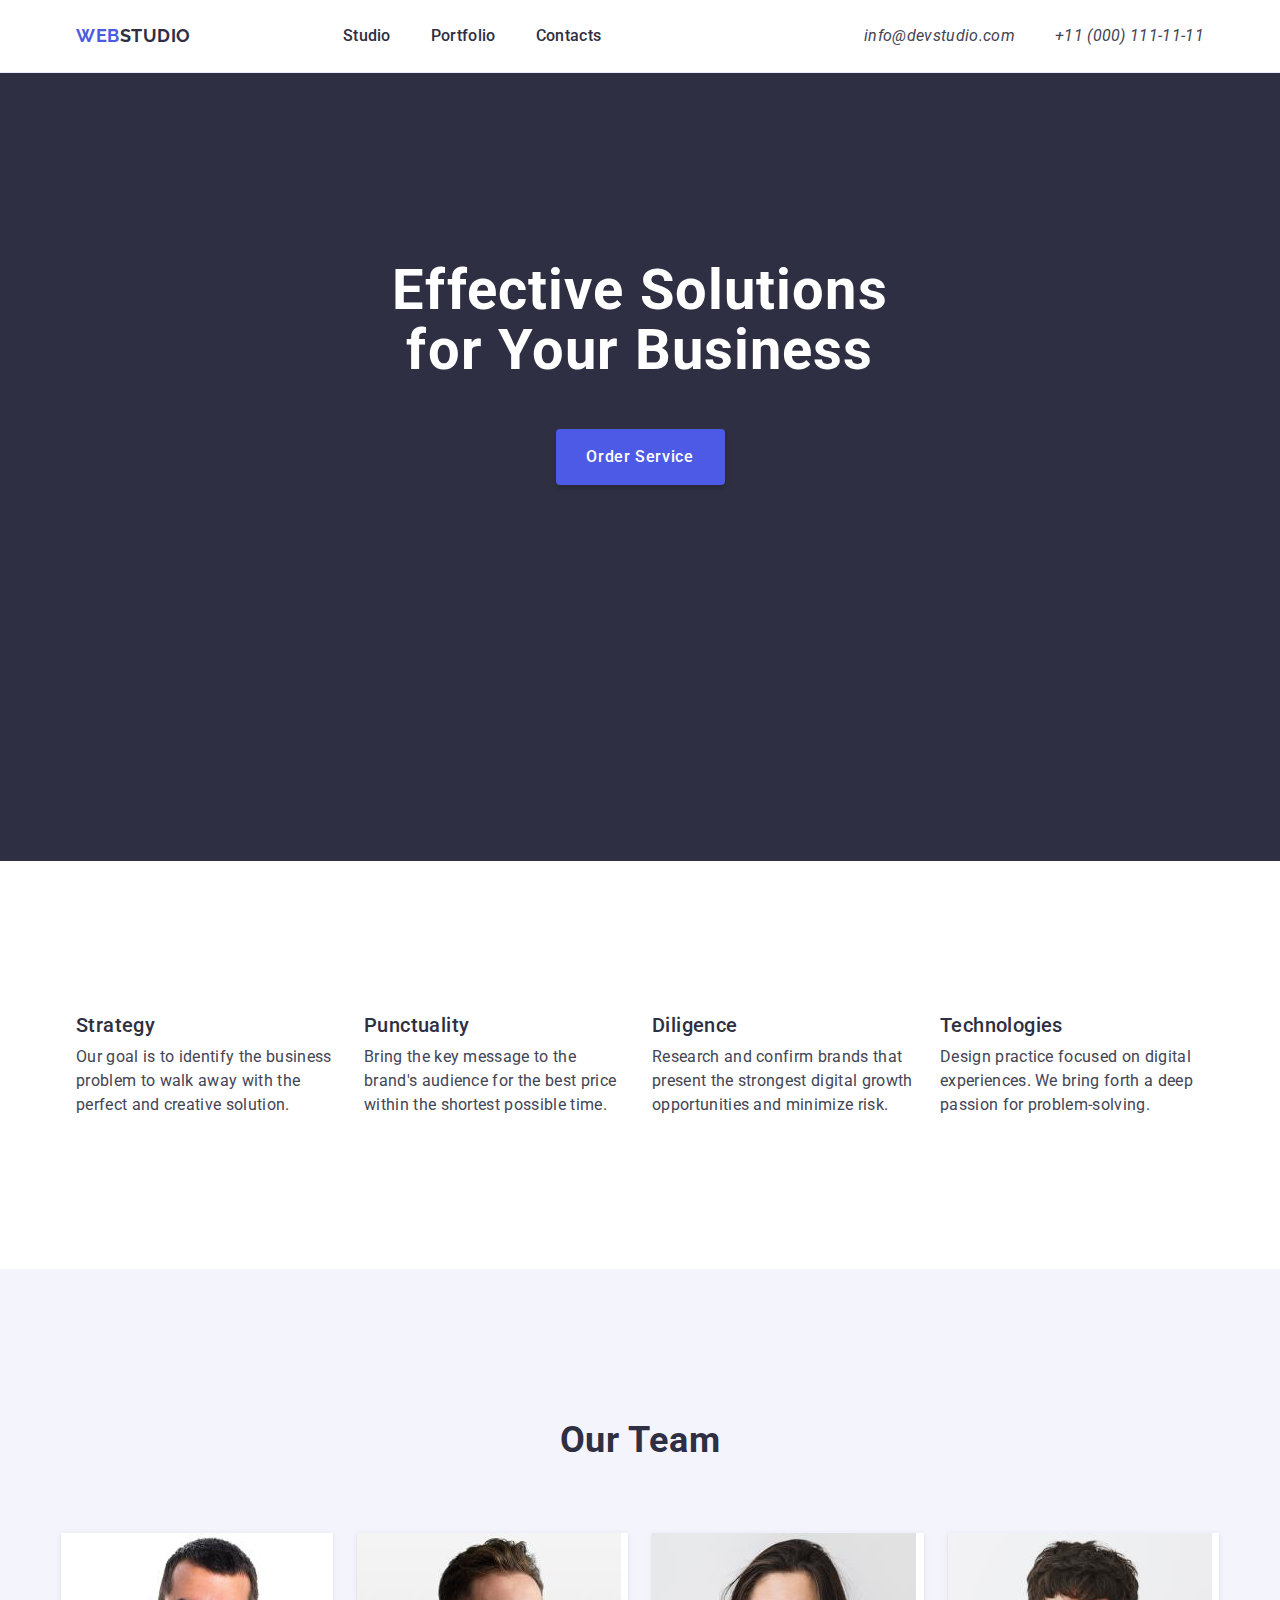
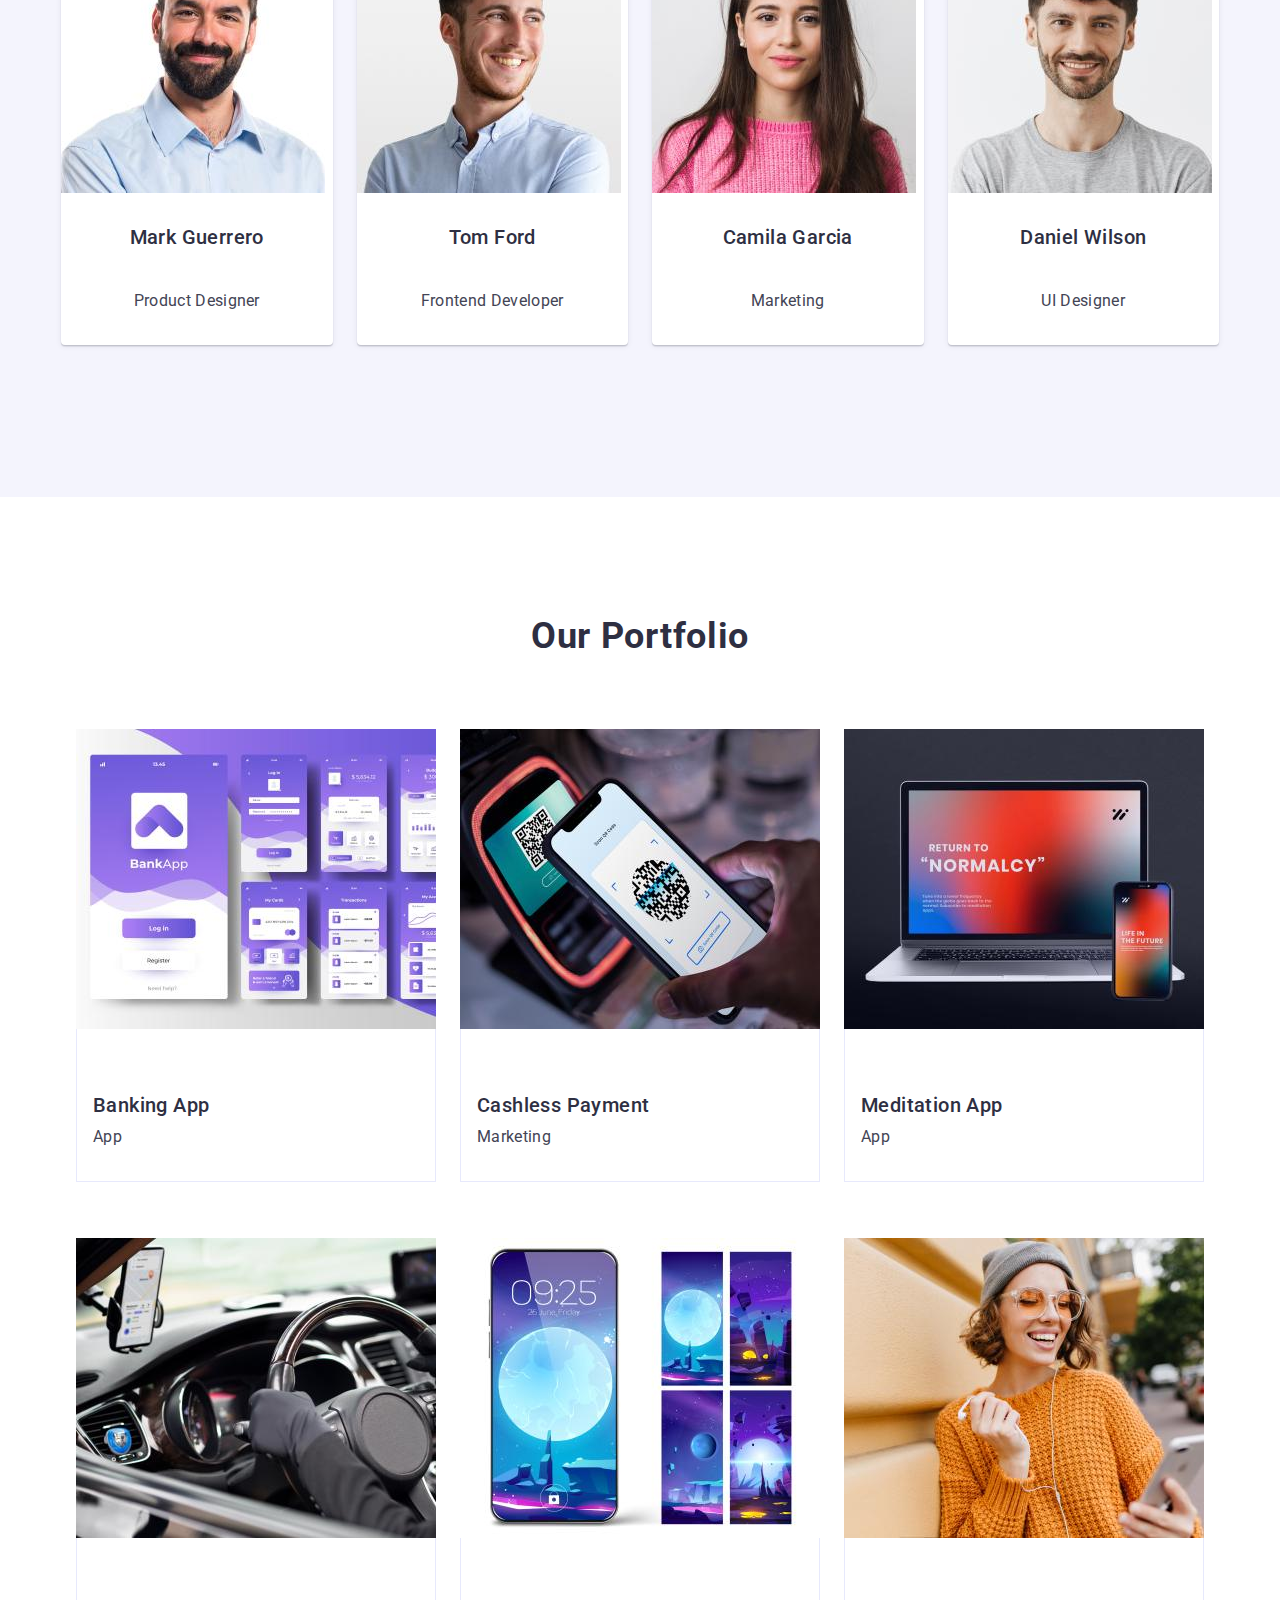
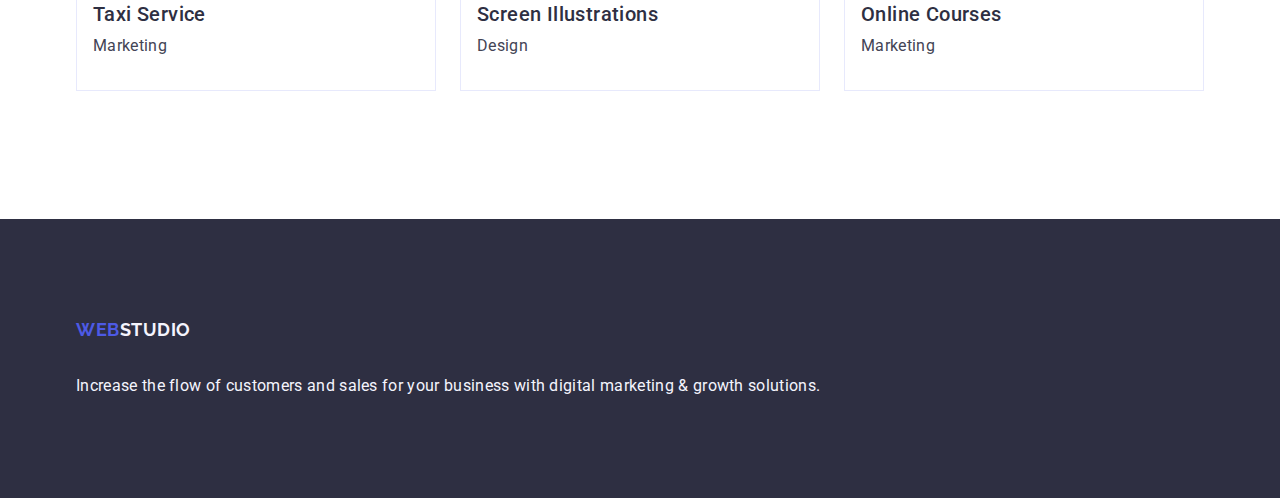
==== index.html @ fe509288 "f" ====
<!DOCTYPE html>
<html lang="en">
  <head>
    <meta charset="UTF-8" />
    <meta name="viewport" content="width=device-width, initial-scale=1.0" />
    <title>Web Studio</title>
    <link rel="preconnect" href="https://fonts.googleapis.com" />
    <link rel="preconnect" href="https://fonts.gstatic.com" crossorigin />
    <link
      href="https://fonts.googleapis.com/css2?family=Raleway:wght@700&family=Roboto:wght@400;500;700&display=swap"
      rel="stylesheet"
    />
    <link
      rel="stylesheet"
      href="https://cdnjs.cloudflare.com/ajax/libs/modern-normalize/2.0.0/modern-normalize.min.css"
    />
    <link rel="stylesheet" href="css/styles.css" />
  </head>
  <body class="body">
    <header class="menu">
      <div class="container header-div">
        <nav class="nav">
          <a class="logo" href="./index.html"
            >Web<span class="top-logo">Studio</span></a
          >
          <ul class="link-list">
            <li><a class="navlink" href="./index.html">Studio</a></li>
            <li><a class="navlink" href="">Portfolio</a></li>
            <li><a class="navlink" href="">Contacts</a></li>
          </ul>
        </nav>
        <address class="address">
          <ul class="address-list">
            <li>
              <a class="address-link" href="mailto:info@devstudio.com"
                >info@devstudio.com</a
              >
            </li>
            <li>
              <a class="address-link" href="tel:+110001111111"
                >+11 (000) 111-11-11</a
              >
            </li>
          </ul>
        </address>
      </div>
    </header>
    <main>
      <section class="hero-color">
        <div class="container">
          <h1 class="main-title">Effective Solutions for Your Business</h1>
          <button class="button" type="button">Order Service</button>
        </div>
      </section>
      <section class="descr-section">
        <div class="container">
          <h2 class="visually-hidden">Description</h2>
          <ul class="flex-smalltitles">
            <li class="descrlist">
              <h3 class="small-titles descrlist">Strategy</h3>
              <p class="text">
                Our goal is to identify the business problem to walk away with
                the perfect and creative solution.
              </p>
            </li>
            <li class="descrlist">
              <h3 class="small-titles descrlist">Punctuality</h3>
              <p class="text">
                Bring the key message to the brand's audience for the best price
                within the shortest possible time.
              </p>
            </li>
            <li class="descrlist">
              <h3 class="small-titles descrlist">Diligence</h3>
              <p class="text">
                Research and confirm brands that present the strongest digital
                growth opportunities and minimize risk.
              </p>
            </li>
            <li class="descrlist">
              <h3 class="small-titles descrlist">Technologies</h3>
              <p class="text">
                Design practice focused on digital experiences. We bring forth a
                deep passion for problem-solving.
              </p>
            </li>
          </ul>
        </div>
      </section>

      <section class="team-section" id="team">
        <div class="container">
          <h2 class="team-section-title">Our Team</h2>
          <ul class="team-list">
            <li class="team-list-item">
              <img
                src="./images/img-3.jpg"
                alt="Mark Guerrero"
                width="264"
                height="260"
              />
              <div class="team-name-position">
                <h3 class="team-list-item-name">Mark Guerrero</h3>
                <p class="team-list-item-text">Product Designer</p>
              </div>
            </li>

            <li class="team-list-item">
              <img
                src="./images/img-2.jpg"
                alt="Tom Ford"
                width="264"
                height="260"
              />
              <div class="team-name-position">
                <h3 class="team-list-item-name">Tom Ford</h3>
                <p class="team-list-item-text">Frontend Developer</p>
              </div>
            </li>

            <li class="team-list-item">
              <img
                src="./images/img-1.jpg"
                alt="Camila Garcia"
                width="264"
                height="260"
              />
              <div class="team-name-position">
                <h3 class="team-list-item-name">Camila Garcia</h3>
                <p class="team-list-item-text">Marketing</p>
              </div>
            </li>

            <li class="team-list-item">
              <img
                src="./images/img.jpg"
                alt="Daniel Wilson"
                width="264"
                height="260"
              />
              <div class="team-name-position">
                <h3 class="team-list-item-name">Daniel Wilson</h3>
                <p class="team-list-item-text">UI Designer</p>
              </div>
            </li>
          </ul>
        </div>
      </section>
      <section class="portfolio-section" id="portfolio">
        <div class="container">
          <h2 class="portfolio-section-title">Our Portfolio</h2>
          <ul class="portflio-list">
            <li class="portflio-list-item">
              <img
                class="portfolio-image"
                src="./images/2img5.jpg"
                alt="Banking application design"
                width="360"
                height="300"
              />
              <div class="porflio-products">
                <h3 class="portflio-list-item-name">Banking App</h3>
                <p class="portflio-list-item-text">App</p>
              </div>
            </li>

            <li class="portflio-list-item">
              <img
                class="portfolio-image"
                src="./images/2img4.jpg"
                alt="A phone that reads the QR code during payment"
                width="360"
                height="300"
              />
              <div class="porflio-products">
                <h3 class="portflio-list-item-name">Cashless Payment</h3>
                <p class="portflio-list-item-text">Marketing</p>
              </div>
            </li>

            <li class="portflio-list-item">
              <img
                class="portfolio-image"
                src="./images/2img3.jpg"
                alt="Meditation app design"
                width="360"
                height="300"
              />
              <div class="porflio-products">
                <h3 class="portflio-list-item-name">Meditation App</h3>
                <p class="portflio-list-item-text">App</p>
              </div>
            </li>

            <li class="portflio-list-item">
              <img
                class="portfolio-image"
                src="./images/2img2.jpg"
                alt="Steering wheel and next to it GPS-navigation"
                width="360"
                height="300"
              />
              <div class="porflio-products">
                <h3 class="portflio-list-item-name">Taxi Service</h3>
                <p class="portflio-list-item-text">Marketing</p>
              </div>
            </li>

            <li class="portflio-list-item">
              <img
                class="portfolio-image"
                src="./images/2img1.jpg"
                alt="Screen illustrations in the phone"
                width="360"
                height="300"
              />
              <div class="porflio-products">
                <h3 class="portflio-list-item-name">Screen Illustrations</h3>
                <p class="portflio-list-item-text">Design</p>
              </div>
            </li>

            <li class="portflio-list-item">
              <img
                class="portfolio-image"
                src="./images/2img.jpg"
                alt="Smiling woman with earphones, watching something on her phone"
                width="360"
                height="300"
              />
              <div class="porflio-products">
                <h3 class="portflio-list-item-name">Online Courses</h3>
                <p class="portflio-list-item-text">Marketing</p>
              </div>
            </li>
          </ul>
        </div>
      </section>
    </main>
    <footer class="footer-color">
      <div class="container">
        <a class="logo" href="./index.html"
          >Web<span class="footer-logo">Studio</span></a
        >
        <p class="footer-text">
          Increase the flow of customers and sales for your business with
          digital marketing & growth solutions.
        </p>
      </div>
    </footer>
  </body>
</html>
---- css/styles.css ----
ul,
ol {
  list-style: none;
  margin-top: 0;
  margin-bottom: 0;
  padding-left: 0;
}
a {
  text-decoration: none;
}
h1,
h2,
h3,
h4,
h5,
h6,
p {
  margin-top: 0;
  margin-bottom: 0;
}
img {
    display: block;
    max-width: 100%;
    height: auto;
}
.visually-hidden {
    position: absolute;
    width: 1px;
    height: 1px;
    margin: -1px;
    border: 0;
    padding: 0;

    white-space: nowrap;
    clip-path: inset(100%);
    clip: rect(0 0 0 0);
    overflow: hidden;
}
.container {
    max-width: 1158px;
    margin: 0 auto;
    padding: 0 15px;
}
body {
  font-family: "Roboto", sans-serif;
  color: #434455;
  background-color: #ffffff;
  font-size: 14px;
  font-weight: 500;
  line-height: 140%; /* 19.6px */
}
.address-link {
  display: flex;
  color: var(--SLATE, #434455);
  font-size: 16px;
  font-weight: 400;
  line-height: 1.5em; /* 150% */
  letter-spacing: 0.02em;
}
.address-link:hover,
.address-link:focus {
  color: #404bbf;
}
.main-title {
 width: 496px;
    color: #FFFFFF;
    text-align: center;
    font-family: Roboto, sans-serif;
    font-size: 56px;
    font-weight: 700;
    line-height: 1.07;
    letter-spacing: 0.02em;
    max-width: 496px;
    margin: 0 auto;
}
.main-title {
  color: #ffffff;
  font-size: 56px;
  font-weight: 700;
  align-items: stretch;
  width: 496px;
  margin-left: auto;
  margin-right: auto;
  height: 120px;
  line-height: 1.07em; /* 107.143% */
  letter-spacing: 0.02em;
}
.descr-title {
  color: rgba(0%, 0%, 0%, 0%);
}

.footer-logo {
  color: #f4f4fd;
  font-family: Raleway, sans-serif;
  font-size: 18px;
  font-weight: 700;
  line-height: 1.16em; /* 116.667% */
  letter-spacing: 0.03em;
  text-transform: uppercase;
}
.top-logo {
  color: #2e2f42;
  font-family: Raleway, sans-serif;
  font-size: 18px;
  font-weight: 700;
  line-height: 1.16em; /* 116.667% */
  letter-spacing: 0.03em;
  text-transform: uppercase;
}
.navlink {
  font-size: 16px;
  font-weight: 500;
  line-height: 1.5em; /* 150% */
  letter-spacing: 0.02em;
  color: #2e2f42;
}
.navlink {
   padding: 120px 0;
}
.navlink:hover,
.navlink:focus {
  color: #404bbf;
}
.address-link {
  display: flex;
  font-size: 16px;
  font-weight: 400;
  line-height: 1.5em; /* 150% */
  letter-spacing: 0.02em;
}
.hero-color {
  background: #2E2F42;
  padding-top: 188px;
  padding-bottom: 188px;
  flex-shrink: 0; 
  
}
.button {
  font-family: "Roboto", sans-serif;
  font-weight: 500;
  font-size: 16px;
  line-height: 1.5;
  display: block;
  border-radius: 4px;
  align-items: center;
  justify-content: center;
  min-width: 169px;
  margin-top: 48px;
  margin-bottom: 188px;
  box-shadow: 0px 4px 4px 0px rgba(0, 0, 0, 0.15);
  width: 169px;
  height: 56px;
  margin-right: auto;
  margin-left: auto;
  margin-top: 48px;
  border: none;
  letter-spacing: 0.04em;
  cursor: pointer;
  color: #ffffff;
  background-color: #4d5ae5;
}
.button:hover,
.button:focus {
  color: #ffffff;
  background-color: #404bbf;
}
.link-list a {
padding-top: 24px;
padding-bottom: 24px;
}
.small-titles {
  font-size: 20px;
  font-weight: 500;
  line-height: 1.2em; /* 120% */
  letter-spacing: 0.02em;
  color: #2e2f42;
  flex-shrink: 0;
  margin-bottom: 8px;
  margin-top: 32px;
}
.text {
  color: #434455;
  font-size: 16px;
  font-weight: 400;
  line-height: 1.5em; /* 150% */
  letter-spacing: 0.02em;
  margin-bottom: 32px;
  margin-top: 8px;
}
.logo {
    color: var(--IRIS, #4D5AE5);
    font-family: Raleway;
    font-size: 18px;
    font-weight: 700;
    line-height: 21px; /* 116.667% */
    letter-spacing: 0.54px;
    padding-right: 76px;
    text-transform: uppercase;
    display: block;
}
.footer-text {
  color: #f4f4fd;
  font-size: 16px;
  font-weight: 400;
  line-height: 1.5em; /* 150% */
  letter-spacing: 0.02em;
  margin-top: 17.5px;
  w264
}

.footer-color {
  background-color: #2e2f42;
  padding: 100px 0 100px;

}

.pic-color {
  background-color: #ffffff;
  display: flex;
  flex-direction: column;
  align-items: center;
  width: calc((100% - 3 * 24px) / 4)
  border-radius: 0px 0px 4px 4px;
  box-shadow: 0px 2px 1px 0px rgba(46, 47, 66, 0.08),
    0px 1px 1px 0px rgba(46, 47, 66, 0.16),
    0px 1px 6px 0px rgba(46, 47, 66, 0.08);

}

.nav {
  display: flex;
  align-items: center;
  
}
.nav .link-list {
  display: flex;
  align-items: center;
  gap: 40px;
  
}
.header-div {
  display: flex;
  justify-content: space-between;
  padding-top: 0;
  padding-bottom: 0;
}
.nav .logo {
  align-items: center;
  margin-right: 76px;
  display: inline-block
}
.address-list {
  display: flex;
  align-items: center;
  gap: 40px;
}
.menu {
border-bottom: 1px solid #e7e9fc;
 padding: 24px 0;
}
.header-div {
    display: flex;
    justify-content: space-between;
    align-items: center;
}
.flex-smalltitles {
  display: flex;
  gap: 24px;
}

.descr-section {
  padding: 120px 0 ;
}
.visually-hidden {
    position: absolute;
    width: 1px;
    height: 1px;
    margin: -1px;
    border: 0;
    padding: 0;
}

.porflio-products {
  padding: 32px 16px;
  margin-bottom: 8px;
  border: 1px solid #e7e9fc;
  border-top: none; 
}
.footer-color .container a {
  margin-bottom: 16px;
  display: inline-block;
}

.nav-link {
  padding: 0 15px;
  
}
.portfolio-section {
    background-color: #FFFFFF;
    padding: 120px 0 120px 0;
}

.portfolio-section-title {
    color: #2E2F42;
    text-align: center;
    font-family: Roboto, sans-serif;
    font-size: 36px;
    font-weight: 700;
    line-height: 1.11;
    letter-spacing: 0.02em;
    text-transform: capitalize;
    margin-bottom: 72px;

}

.portflio-list {
    display: flex;
    flex-wrap: wrap;
    row-gap: 48px;
    column-gap: 24px;
    margin-left: auto;
    margin-right: auto;

}

.portflio-list-item {
    background-color: #FFFFFF;
    width: calc((100% - 48px) /3);
}

.porflio-products {
    padding: 32px 16px;
    border: 1px solid #e7e9fc;
    border-top: none;
}

.portflio-list-item-name {
    color: #2E2F42;
    font-family: Roboto, sans-serif;
    font-size: 20px;
    font-weight: 500;
    line-height: 1.2;
    letter-spacing: 0.02em;
    margin-top: 32px;
    margin-bottom: 8px;
}

.portflio-list-item-text {
    color: #434455;
    font-family: Roboto, sans-serif;
    font-size: 16px;
    font-weight: 400;
    line-height: 1.5;
    letter-spacing: 0.02em;
}

.team-section {
    background-color: #F4F4FD;
    padding: 120px 0;
    flex-shrink: 0;
}

.team-section-title {
    color: #2E2F42;
    text-align: center;
    font-family: Roboto, sans-serif;
    font-size: 36px;
    font-weight: 700;
    line-height: 1.11;
    letter-spacing: 0.02em;
    text-transform: capitalize;
    margin-bottom: 72px;
    margin-left: 480px;
    margin-right: 480px;
}

.team-list {
    display: flex;
    justify-content: space-between;
    padding: 0;
    list-style: none;
}

.team-list-item {
    flex-basis: calc((100% - 3 * 24px) / 4);
    background-color: #FFFFFF;
    border-radius: 0px 0px 4px 4px;
    background: var(--WHITE, #FFF);
    box-shadow: 0px 2px 1px 0px rgba(46, 47, 66, 0.08), 0px 1px 1px 0px rgba(46, 47, 66, 0.16), 0px 1px 6px 0px rgba(46, 47, 66, 0.08);
    margin-right: 24px;
}

.team-list-item:last-child {
    margin-right: 0;
}

.team-list-item-name {
    color: #2E2F42;
    font-family: Roboto, sans-serif;
    font-size: 20px;
    font-weight: 500;
    line-height: 1.2;
    letter-spacing: 0.02em;
    margin-top: 32px;
    text-align: center;
    margin-bottom: 8px;

}

.team-list-item-text {
    color: #434455;
    text-align: center;
    font-family: Roboto;
    font-size: 16px;
    font-weight: 400;
    line-height: 1.5;
    letter-spacing: 0.02em;
    padding-bottom: 32px;
    padding-top: 32px;
  
}
.team-section .container {
    padding: 32px 0 32px;
}
.descrli {
  width: calc((100% - 72px) / 4);
}
.descrlist {
  width: calc((100% - 72px) / 4);
}
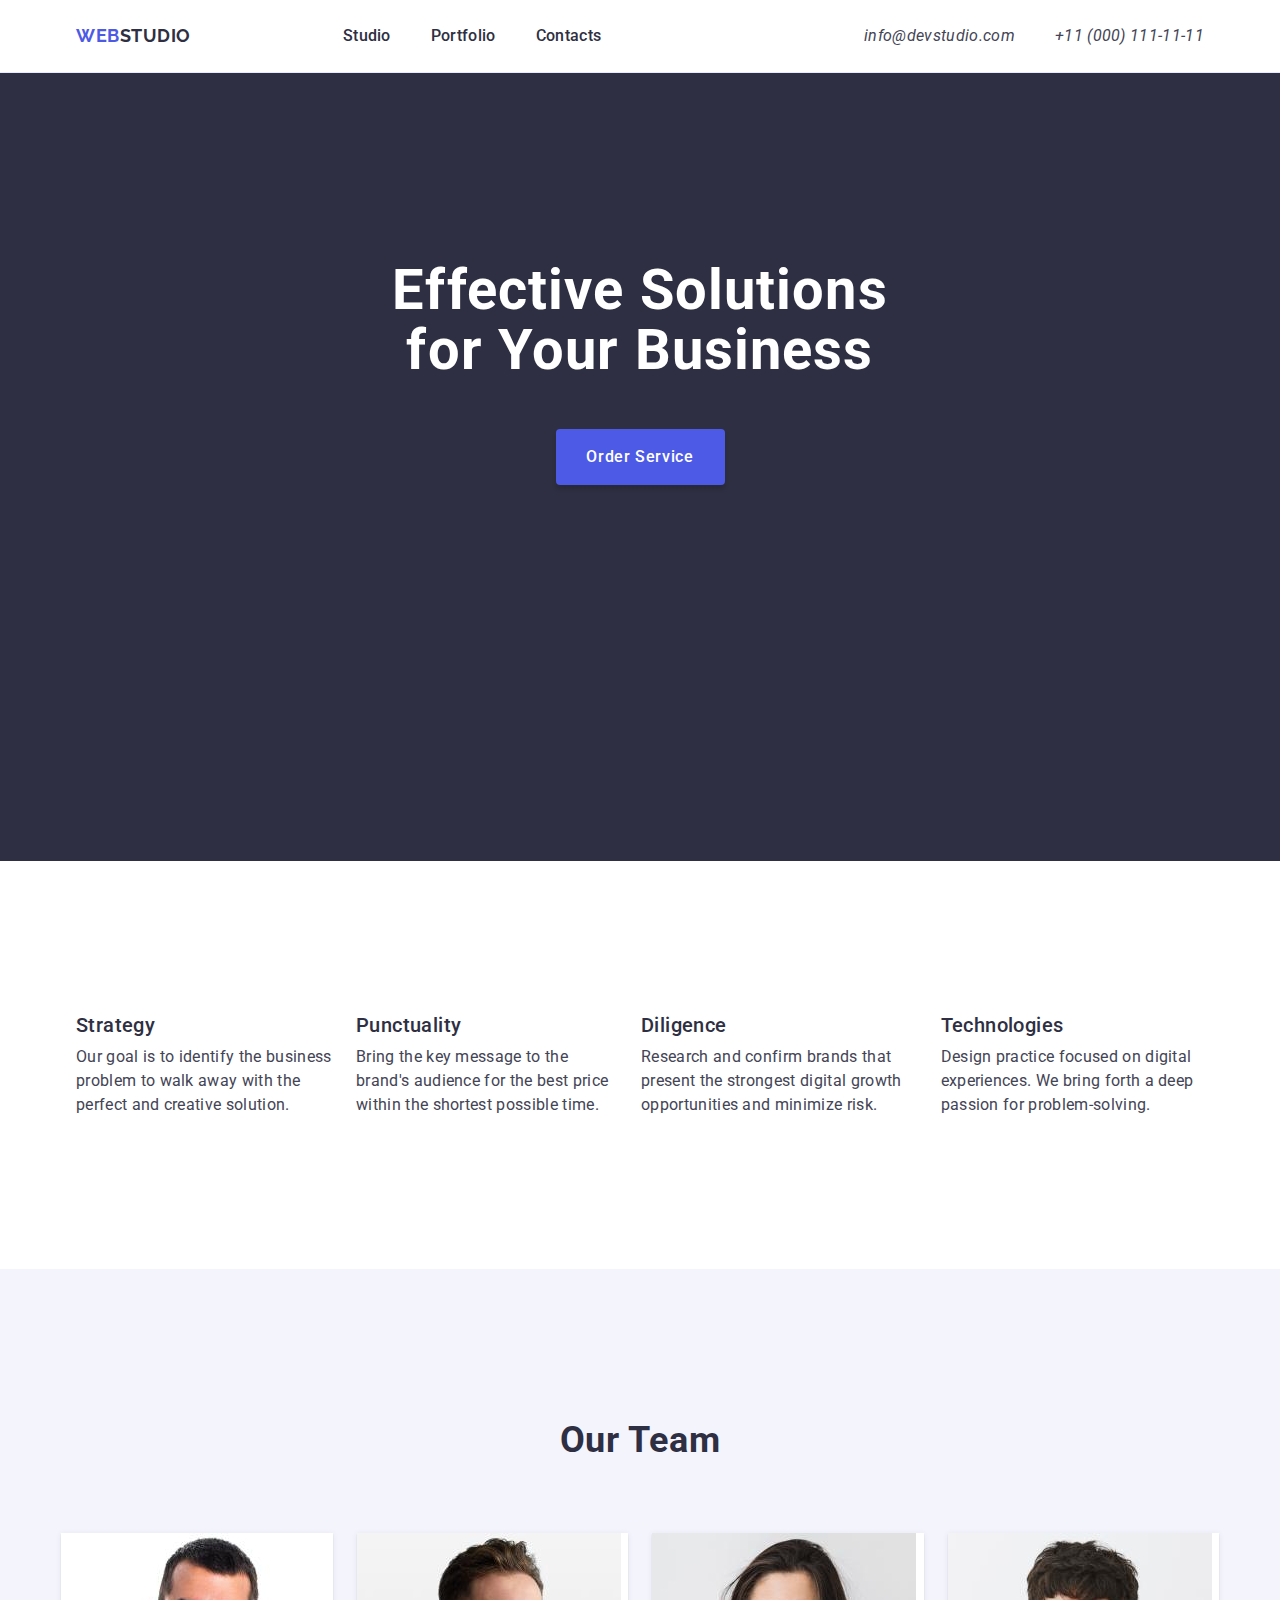
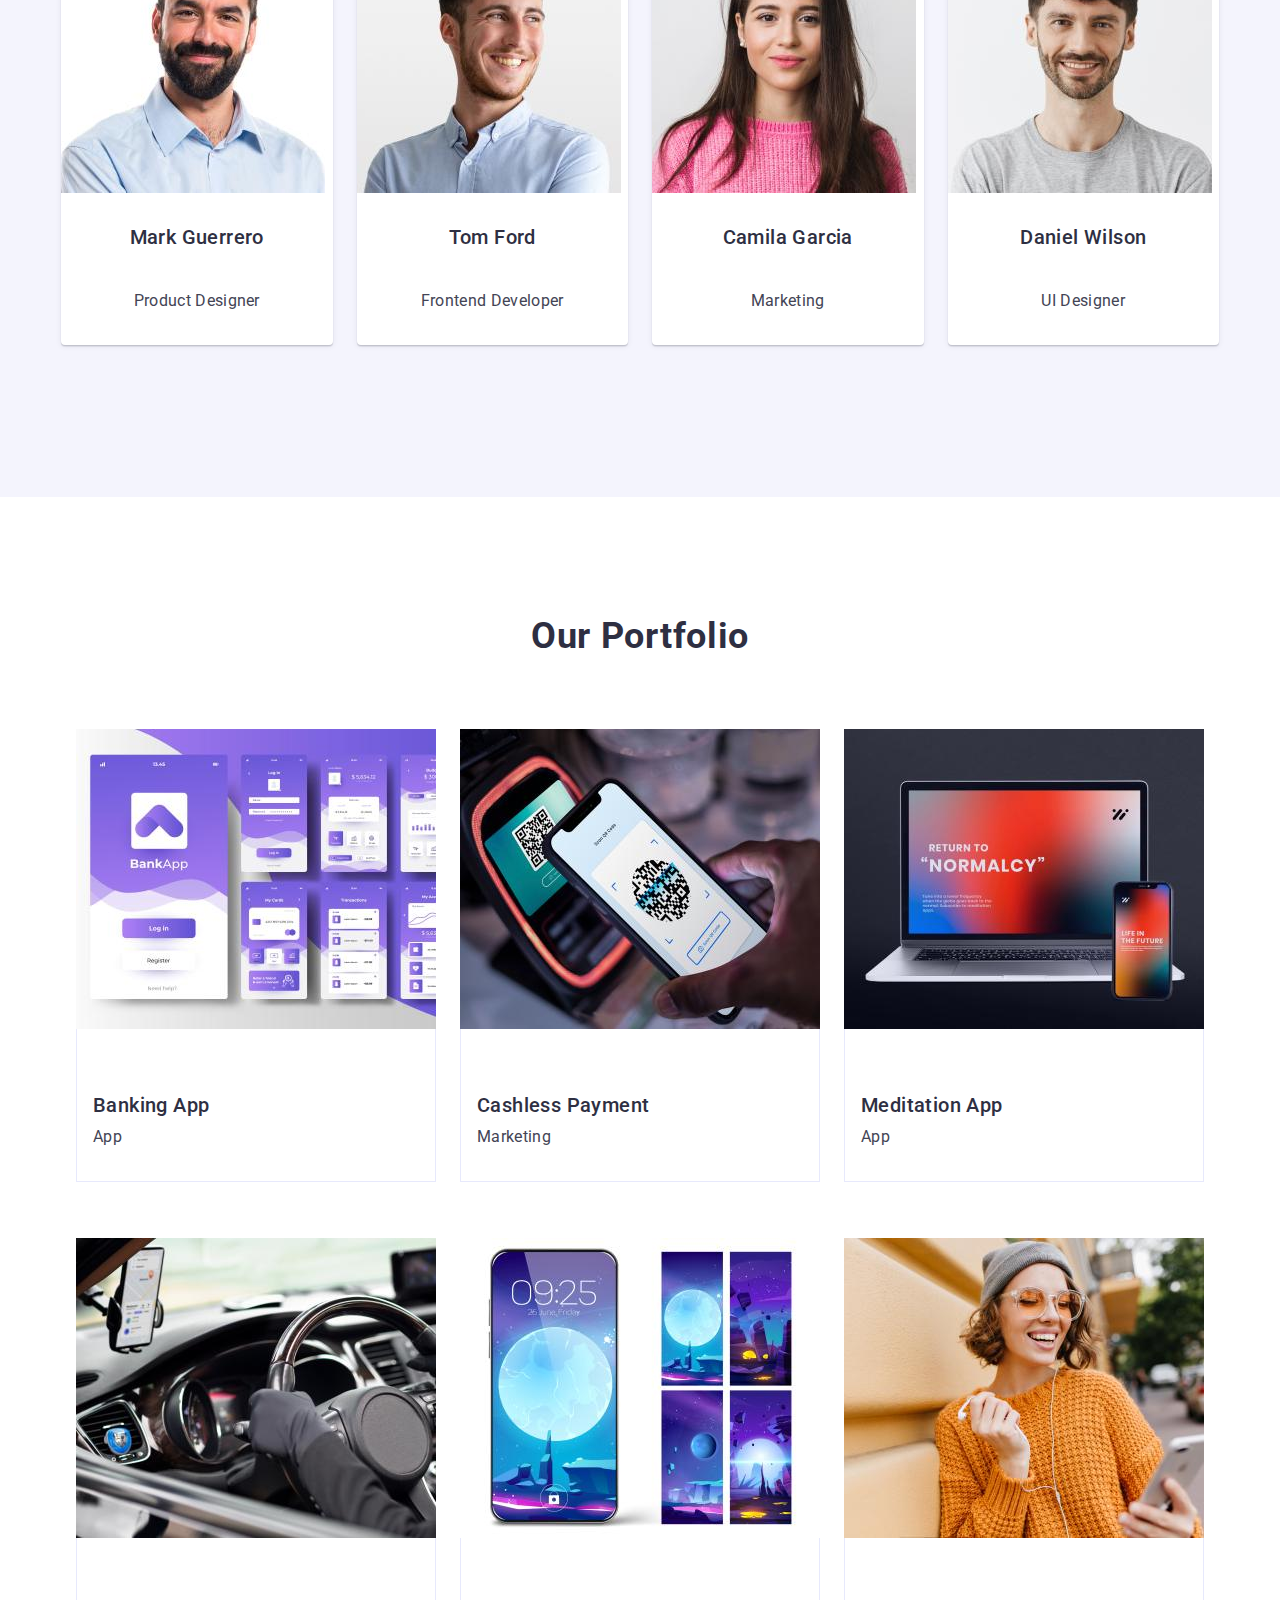
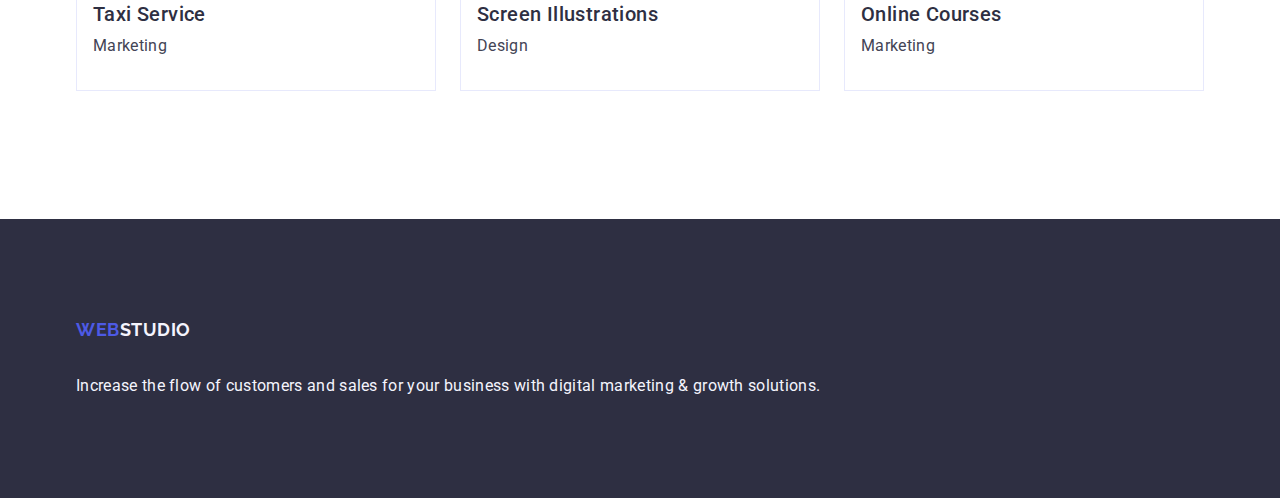
==== commit 2f5e89e1: "f" ====
--- a/index.html
+++ b/index.html
@@ -56,29 +56,29 @@
         <div class="container">
           <h2 class="visually-hidden">Description</h2>
           <ul class="flex-smalltitles">
-            <li class="descrlist">
-              <h3 class="small-titles descrlist">Strategy</h3>
+            <li>
+              <h3 class="small-titles descr-list">Strategy</h3>
               <p class="text">
                 Our goal is to identify the business problem to walk away with
                 the perfect and creative solution.
               </p>
             </li>
-            <li class="descrlist">
-              <h3 class="small-titles descrlist">Punctuality</h3>
+            <li>
+              <h3 class="small-titles descr-list">Punctuality</h3>
               <p class="text">
                 Bring the key message to the brand's audience for the best price
                 within the shortest possible time.
               </p>
             </li>
-            <li class="descrlist">
-              <h3 class="small-titles descrlist">Diligence</h3>
+            <li>
+              <h3 class="small-titles descr-list">Diligence</h3>
               <p class="text">
                 Research and confirm brands that present the strongest digital
                 growth opportunities and minimize risk.
               </p>
             </li>
-            <li class="descrlist">
-              <h3 class="small-titles descrlist">Technologies</h3>
+            <li>
+              <h3 class="small-titles descr-list">Technologies</h3>
               <p class="text">
                 Design practice focused on digital experiences. We bring forth a
                 deep passion for problem-solving.
--- a/css/styles.css
+++ b/css/styles.css
@@ -422,9 +422,6 @@
 .team-section .container {
     padding: 32px 0 32px;
 }
-.descrli {
+.descr-list {
   width: calc((100% - 72px) / 4);
 }
-.descrlist {
-  width: calc((100% - 72px) / 4);
-}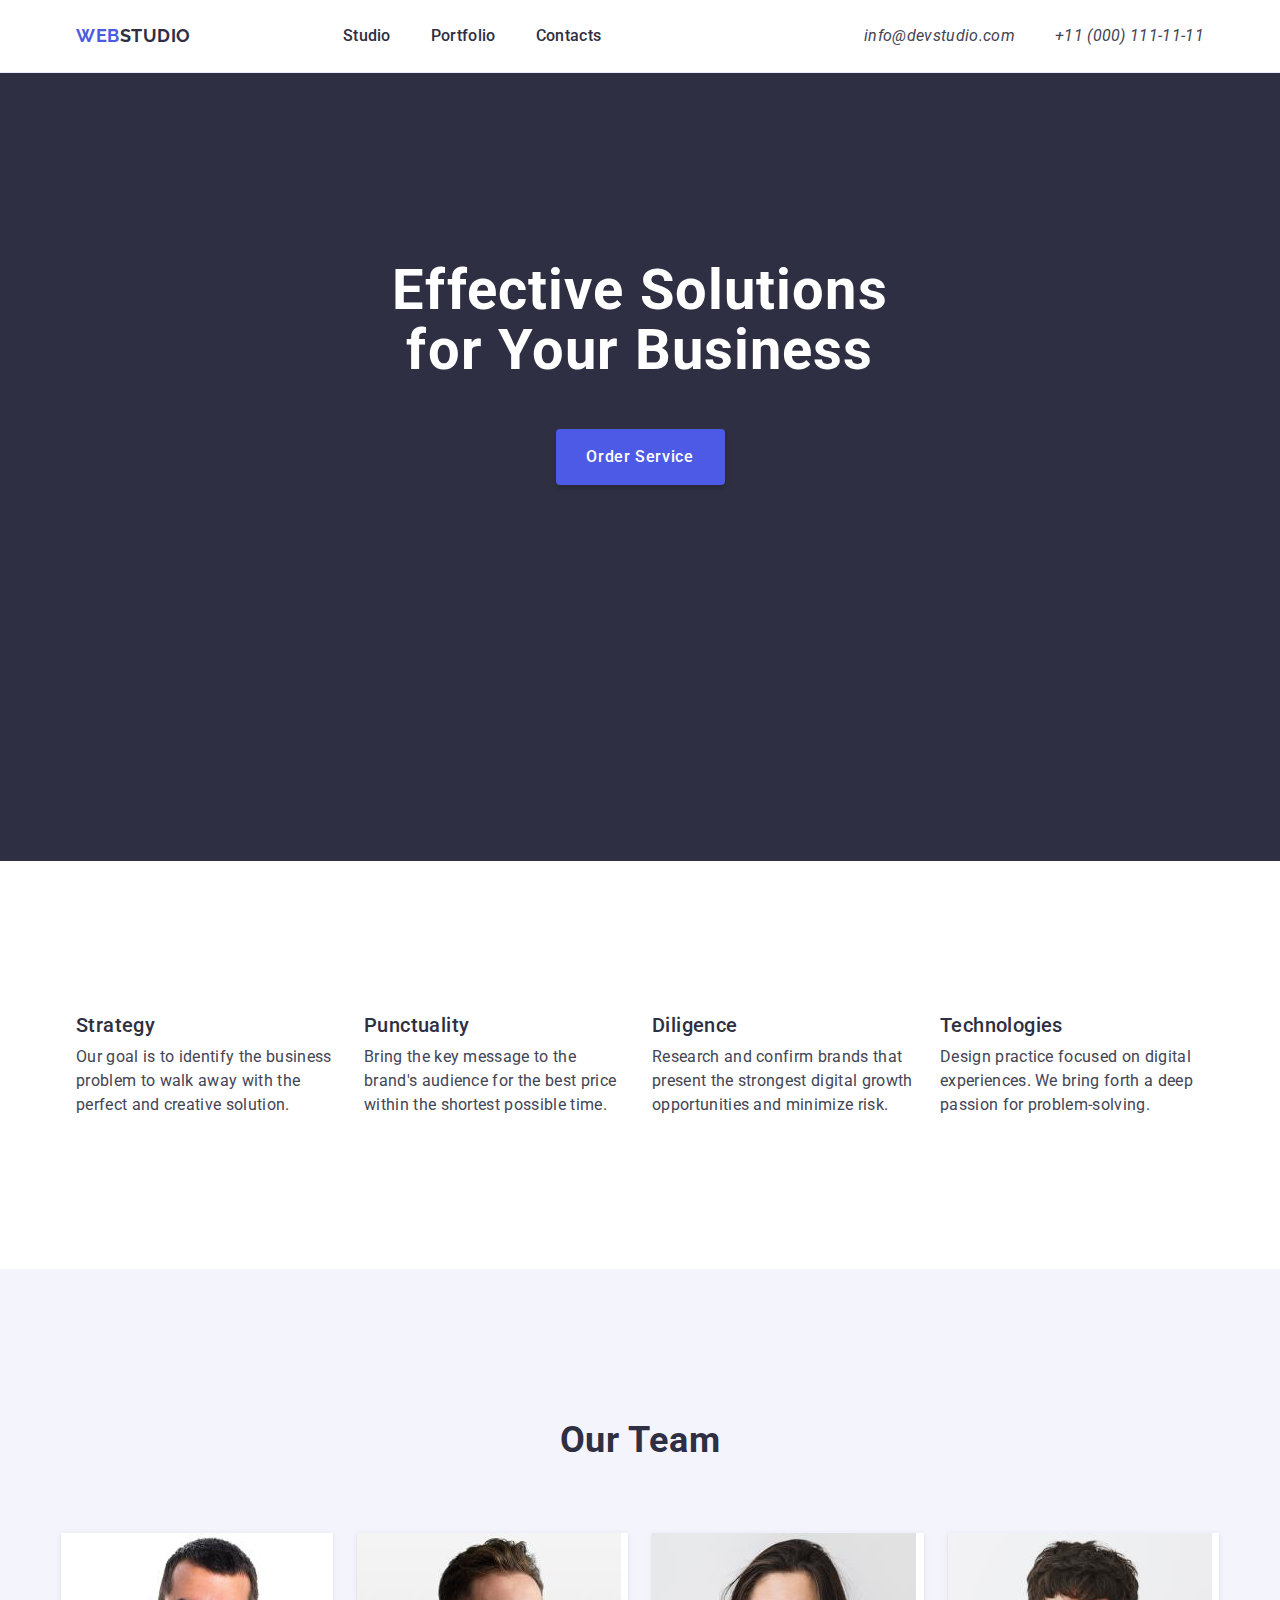
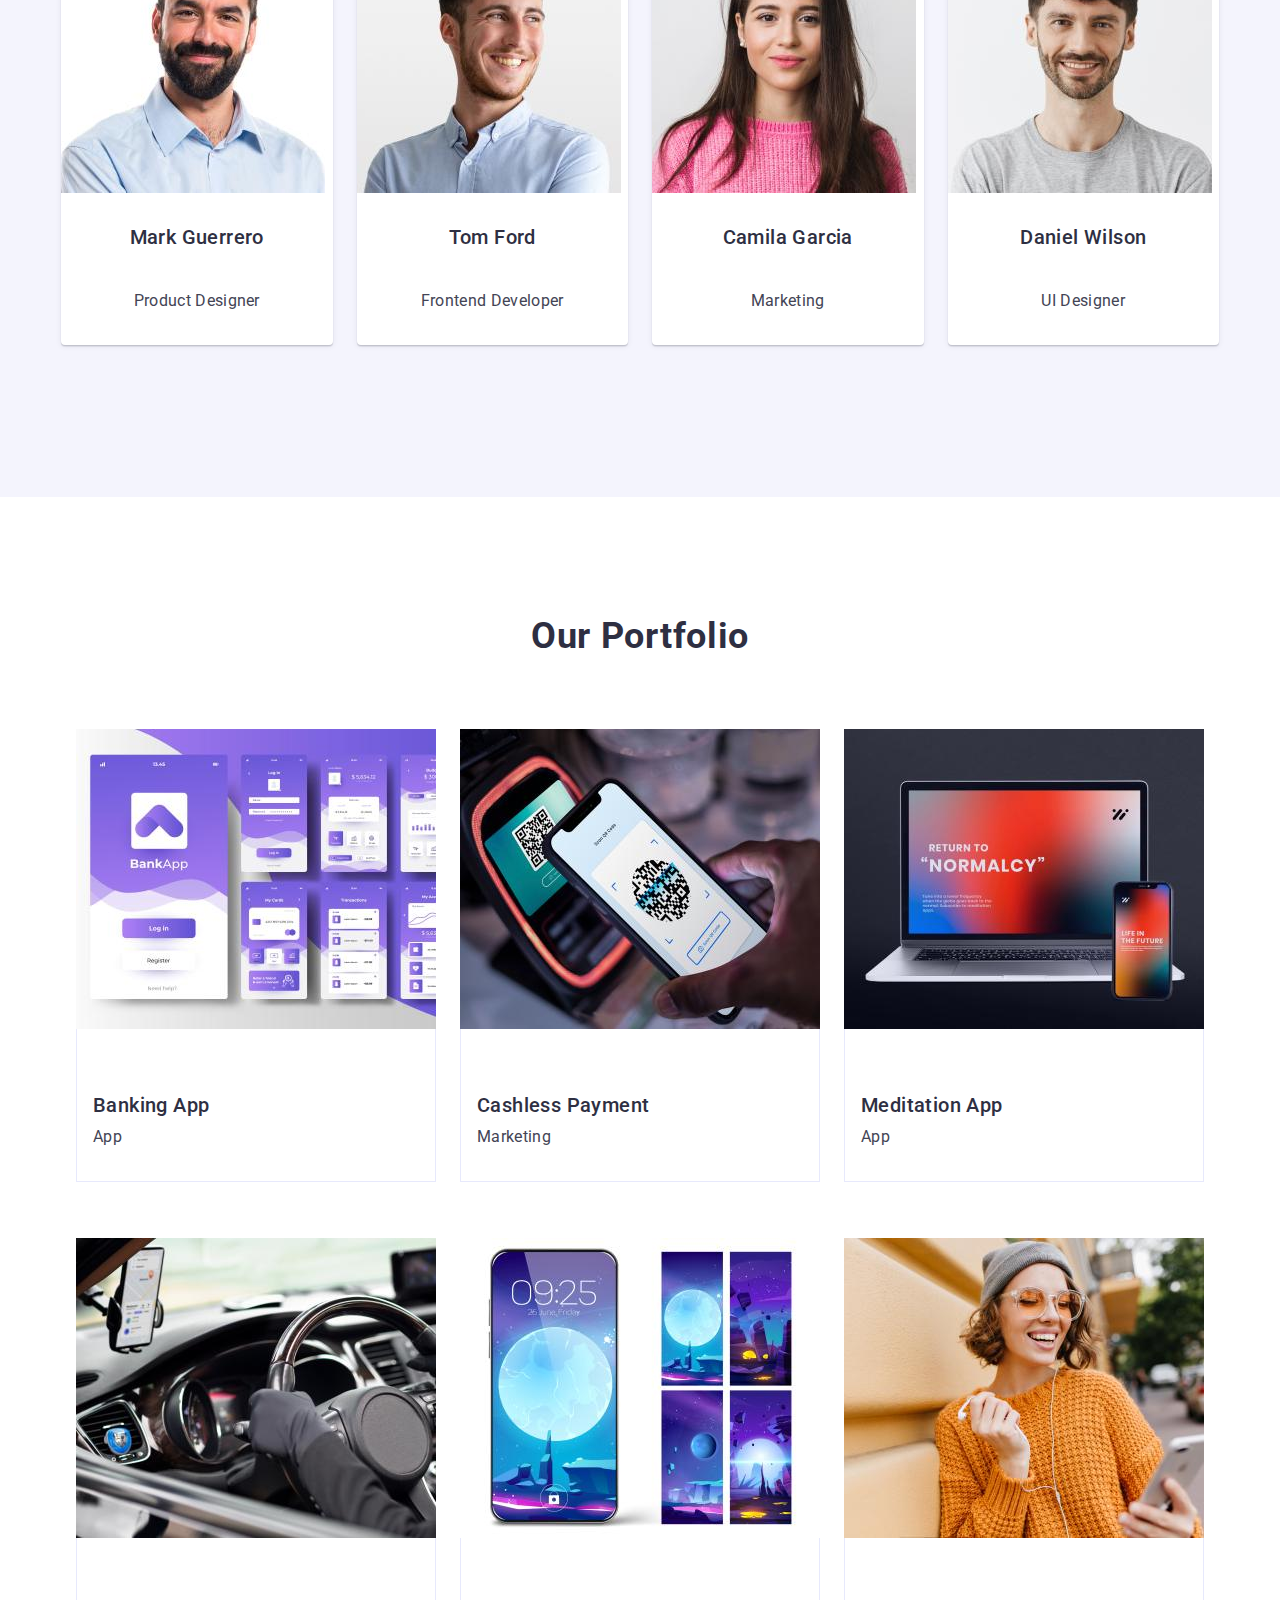
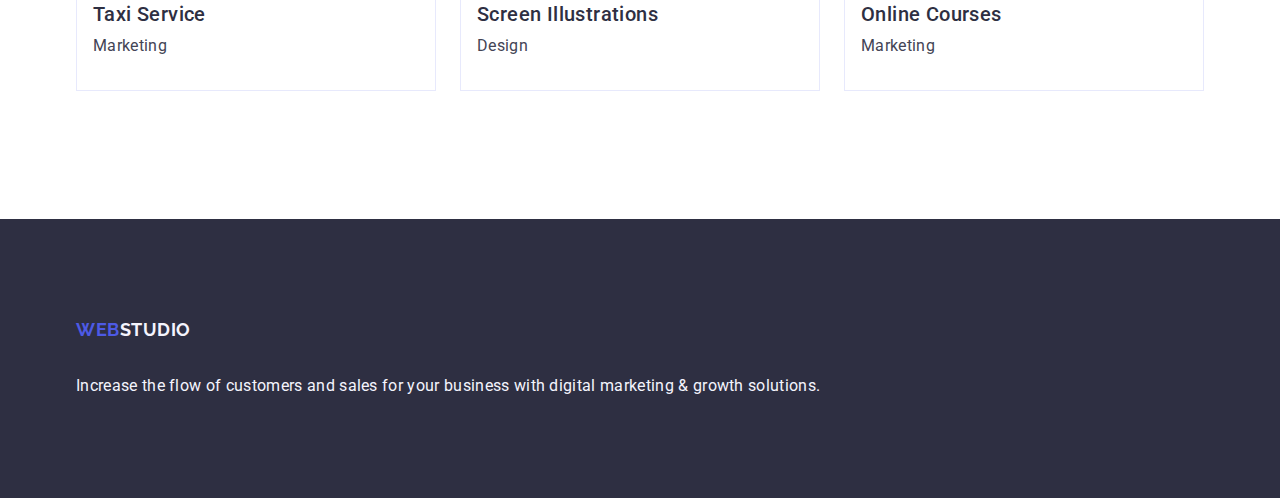
==== commit b189fa74: "Update index.html" ====
--- a/index.html
+++ b/index.html
@@ -56,28 +56,28 @@
         <div class="container">
           <h2 class="visually-hidden">Description</h2>
           <ul class="flex-smalltitles">
-            <li>
+            <li class="descr-list">
               <h3 class="small-titles descr-list">Strategy</h3>
               <p class="text">
                 Our goal is to identify the business problem to walk away with
                 the perfect and creative solution.
               </p>
             </li>
-            <li>
+            <li class="descr-list">
               <h3 class="small-titles descr-list">Punctuality</h3>
               <p class="text">
                 Bring the key message to the brand's audience for the best price
                 within the shortest possible time.
               </p>
             </li>
-            <li>
+            <li class="descr-list">
               <h3 class="small-titles descr-list">Diligence</h3>
               <p class="text">
                 Research and confirm brands that present the strongest digital
                 growth opportunities and minimize risk.
               </p>
             </li>
-            <li>
+            <li class="descr-list">
               <h3 class="small-titles descr-list">Technologies</h3>
               <p class="text">
                 Design practice focused on digital experiences. We bring forth a
--- a/css/styles.css
+++ b/css/styles.css
@@ -421,6 +421,9 @@
 }
 .team-section .container {
     padding: 32px 0 32px;
+    padding: 32px 0;
+    padding-top: 32px;
+    padding-bottom: 32px;
 }
 .descr-list {
   width: calc((100% - 72px) / 4);
